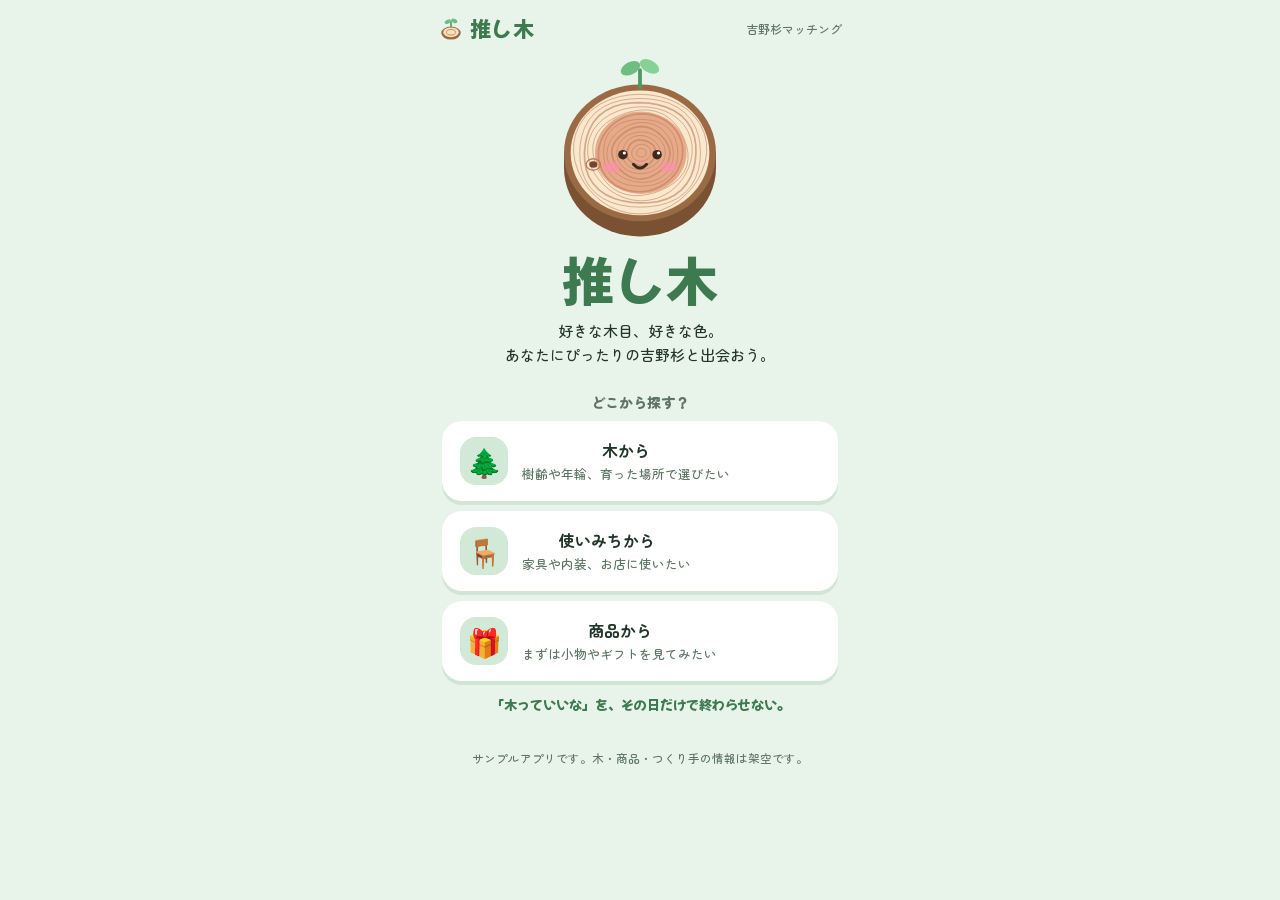
==== oshigi.html @ 83c79c0f "first commit" ====
<!doctype html>
<html lang="ja">
<head>
  <meta charset="utf-8">
  <meta name="viewport" content="width=device-width, initial-scale=1, viewport-fit=cover">
  <title>推し木｜あなたにぴったりの吉野杉と出会う（サンプル）</title>

  <link rel="preconnect" href="https://fonts.googleapis.com">
  <link rel="preconnect" href="https://fonts.gstatic.com" crossorigin>
  <link href="https://fonts.googleapis.com/css2?family=Mochiy+Pop+One&family=Zen+Maru+Gothic:wght@500;700;900&display=swap" rel="stylesheet">

  <link rel="stylesheet" href="css/base.css">
  <link rel="stylesheet" href="css/components.css">
  <link rel="stylesheet" href="css/screens.css">
</head>
<body>
  <div class="app">
    <header class="top">
      <div class="logo" aria-label="推し木">
        <svg viewBox="0 0 32 32" aria-hidden="true">
          <ellipse cx="16" cy="21" rx="12" ry="8" fill="#9A6A45"/>
          <ellipse cx="16" cy="20" rx="9.5" ry="6" fill="#F6E1BE"/>
          <ellipse cx="16" cy="20" rx="5.5" ry="3.4" fill="none" stroke="#C98D63" stroke-width="1.2"/>
          <path d="M16 13V7" stroke="#4E9A63" stroke-width="2" stroke-linecap="round"/>
          <ellipse cx="12" cy="7" rx="4" ry="2.4" fill="#6DBE7F" transform="rotate(-25 12 7)"/>
          <ellipse cx="20" cy="6" rx="4" ry="2.4" fill="#6DBE7F" transform="rotate(25 20 6)"/>
        </svg>
        推し木
      </div>
      <div class="top-meta" id="topMeta">吉野杉マッチング</div>
    </header>

    <!-- 各画面は js/screens/*.js がここに描画する -->
    <main id="main"></main>

    <nav class="tabs" id="tabs" hidden aria-label="メニュー">
      <button class="tab" data-tab="swipe">
        <svg viewBox="0 0 24 24" fill="none" stroke="currentColor" stroke-width="2" stroke-linecap="round">
          <rect x="5" y="3" width="14" height="18" rx="4"/>
          <path d="M9 13.5c1 1.5 5 1.5 6 0"/>
          <circle cx="9.5" cy="10" r=".6" fill="currentColor"/>
          <circle cx="14.5" cy="10" r=".6" fill="currentColor"/>
        </svg>
        さがす
      </button>
      <button class="tab" data-tab="oshi">
        <svg viewBox="0 0 24 24" fill="none" stroke="currentColor" stroke-width="2" stroke-linejoin="round">
          <path d="M12 20s-7-4.3-8.9-8.6C1.7 8.1 3.7 4.8 7 4.8c2 0 3.3 1.1 5 3 1.7-1.9 3-3 5-3 3.3 0 5.3 3.3 3.9 6.6C19 15.7 12 20 12 20z"/>
        </svg>
        推し木
        <span class="count" id="oshiCount" hidden></span>
      </button>
      <button class="tab" data-tab="me">
        <svg viewBox="0 0 24 24" fill="none" stroke="currentColor" stroke-width="2" stroke-linecap="round">
          <ellipse cx="12" cy="15" rx="8" ry="5.5"/>
          <ellipse cx="12" cy="15" rx="3.5" ry="2.2"/>
          <path d="M12 9.5V5M12 6c-1.5-2-4-2-4-2s.5 2.5 4 2zM12 6c1.5-2 4-2 4-2s-.5 2.5-4 2z"/>
        </svg>
        わたしの好み
      </button>
    </nav>
  </div>

  <!-- モーダル類 -->
  <div class="overlay" id="overlay" hidden></div>
  <div class="match" id="match" hidden role="dialog" aria-modal="true" aria-labelledby="matchTitle"></div>
  <div class="toast" id="toast" role="status" aria-live="polite"></div>

  <!-- 読み込み順に依存しているので順番を変えないこと -->
  <script src="js/data.js"></script>
  <script src="js/state.js"></script>
  <script src="js/utils.js"></script>
  <script src="js/svg.js"></script>
  <script src="js/logic.js"></script>
  <script src="js/screens/start.js"></script>
  <script src="js/screens/quiz.js"></script>
  <script src="js/screens/profile.js"></script>
  <script src="js/screens/swipe.js"></script>
  <script src="js/screens/match.js"></script>
  <script src="js/screens/sheet.js"></script>
  <script src="js/screens/oshi.js"></script>
  <script src="js/main.js"></script>
</body>
</html>
---- css/base.css ----
/* =========================================================
   base.css — テーマ変数・リセット・全体レイアウト
   ========================================================= */

/* ---------- テーマ変数（ライト） ---------- */
:root {
  --bg: #E8F3EA;
  --paper: #FFFFFF;
  --ink: #23362A;
  --sub: #5E7565;
  --sugi: #3D7A50;
  --sugi-2: #D2E9D7;
  --sakura: #FF7AA5;
  --sakura-ink: #D94B7B;
  --sakura-2: #FFE2EB;
  --wood: #F4DDB4;
  --line: #D2E4D6;
  --shade: rgba(34, 72, 46, .28);

  --display: "Mochiy Pop One", "Hiragino Maru Gothic ProN", "Zen Maru Gothic", system-ui, sans-serif;
  --body: "Zen Maru Gothic", "Hiragino Maru Gothic ProN", "Hiragino Sans", "Yu Gothic", system-ui, sans-serif;

  box-sizing: border-box;
  padding-top: env(safe-area-inset-top, 0px);
  padding-bottom: env(safe-area-inset-bottom, 0px);
}

/* ---------- テーマ変数（ダーク） ---------- */
@media (prefers-color-scheme: dark) {
  :root:not([data-theme="light"]) {
    --bg: #15231A;
    --paper: #1F3228;
    --ink: #EAF4EC;
    --sub: #A6C0AE;
    --sugi: #86C99C;
    --sugi-2: #2A4434;
    --sakura: #FF8DB3;
    --sakura-ink: #FF9DBE;
    --sakura-2: #472A35;
    --wood: #5B4731;
    --line: #2E4A3A;
    --shade: rgba(0, 0, 0, .5);
  }
}

:root[data-theme="dark"] {
  --bg: #15231A;
  --paper: #1F3228;
  --ink: #EAF4EC;
  --sub: #A6C0AE;
  --sugi: #86C99C;
  --sugi-2: #2A4434;
  --sakura: #FF8DB3;
  --sakura-ink: #FF9DBE;
  --sakura-2: #472A35;
  --wood: #5B4731;
  --line: #2E4A3A;
  --shade: rgba(0, 0, 0, .5);
}

/* ---------- リセット ---------- */
*,
*::before,
*::after {
  box-sizing: inherit;
}

html {
  height: 100%;
  scroll-padding-top: env(safe-area-inset-top, 0px);
}

body {
  height: 100%;
  margin: 0;
  background: var(--bg);
  color: var(--ink);
  font-family: var(--body);
  font-weight: 500;
  -webkit-font-smoothing: antialiased;
  line-height: 1.6;
}

button {
  font: inherit;
  color: inherit;
  cursor: pointer;
  border: 0;
  background: none;
}

:focus-visible {
  outline: 3px solid var(--sugi);
  outline-offset: 3px;
  border-radius: 12px;
}

svg {
  display: block;
  max-width: 100%;
}

/* ---------- アプリ全体の枠 ---------- */
.app {
  height: 100%;
  max-width: 440px;
  margin: 0 auto;
  display: flex;
  flex-direction: column;
  position: relative;
  overflow: hidden;
}

.top {
  display: flex;
  align-items: center;
  justify-content: space-between;
  padding: 12px 18px 4px;
  flex: none;
}

.logo {
  font-family: var(--display);
  font-size: 21px;
  color: var(--sugi);
  display: flex;
  align-items: center;
  gap: 6px;
  letter-spacing: .02em;
}

.logo svg {
  width: 26px;
  height: 26px;
}

.top-meta {
  font-size: 12px;
  color: var(--sub);
}

main {
  flex: 1;
  min-height: 0;
  display: flex;
  flex-direction: column;
  overflow-y: auto;
  overflow-x: hidden;
}

.pad {
  padding: 8px 20px 24px;
}

/* ---------- 共通アニメーション ---------- */
@keyframes pop {
  from { transform: scale(.4); opacity: 0; }
  to   { transform: none; opacity: 1; }
}

@keyframes fade {
  from { opacity: 0; }
}

/* ---------- 動きを減らす設定 ---------- */
@media (prefers-reduced-motion: reduce) {
  *,
  *::before,
  *::after {
    animation-duration: .01ms !important;
    animation-delay: 0s !important;
    transition-duration: .01ms !important;
  }
  .petal {
    display: none;
  }
}
---- css/components.css ----
/* =========================================================
   components.css — タブ・ボタン・チップ・シート・マッチ演出・トースト
   ========================================================= */

/* ---------- タブバー ---------- */
.tabs {
  flex: none;
  display: flex;
  justify-content: space-around;
  padding: 6px 8px 8px;
  background: var(--paper);
  border-top: 1px solid var(--line);
  border-radius: 22px 22px 0 0;
}

.tabs[hidden] {
  display: none;
}

.tab {
  display: flex;
  flex-direction: column;
  align-items: center;
  gap: 2px;
  font-size: 11px;
  color: var(--sub);
  padding: 6px 14px;
  border-radius: 14px;
  position: relative;
}

.tab svg {
  width: 24px;
  height: 24px;
}

.tab[aria-current="page"] {
  color: var(--sugi);
  background: var(--sugi-2);
}

.tab .count {
  position: absolute;
  top: 2px;
  right: 8px;
  background: var(--sakura);
  color: #fff;
  font-size: 10px;
  min-width: 17px;
  height: 17px;
  border-radius: 9px;
  display: grid;
  place-items: center;
  padding: 0 4px;
  font-weight: 700;
}

/* ---------- ボタン ---------- */
.btn {
  display: flex;
  align-items: center;
  justify-content: center;
  gap: 8px;
  width: 100%;
  padding: 15px 20px;
  border-radius: 999px;
  font-weight: 900;
  font-size: 16px;
  transition: transform .12s;
}

.btn:active {
  transform: scale(.97);
}

.btn.primary {
  background: var(--sakura);
  color: #fff;
  box-shadow: 0 6px 0 var(--sakura-ink);
}

.btn.primary:active {
  box-shadow: 0 2px 0 var(--sakura-ink);
  transform: translateY(4px);
}

.btn.soft {
  background: var(--sugi-2);
  color: var(--sugi);
}

.btn.link {
  background: none;
  color: var(--sub);
  font-weight: 700;
  font-size: 14px;
  padding: 10px;
  text-decoration: underline;
  text-underline-offset: 4px;
}

.stack-btns {
  display: grid;
  gap: 10px;
}

/* ---------- チップ ---------- */
.chip {
  display: inline-block;
  background: var(--sugi-2);
  color: var(--sugi);
  padding: 3px 11px;
  border-radius: 999px;
  font-weight: 700;
  font-size: 12.5px;
}

/* ---------- 詳細シート（下から出るモーダル） ---------- */
.overlay {
  position: fixed;
  inset: 0;
  z-index: 20;
  display: flex;
  align-items: flex-end;
  justify-content: center;
  background: rgba(20, 40, 28, .45);
  animation: fade .2s;
}

.overlay[hidden] {
  display: none;
}

.sheet {
  width: 100%;
  max-width: 440px;
  max-height: 92%;
  background: var(--paper);
  border-radius: 28px 28px 0 0;
  overflow-y: auto;
  animation: up .3s cubic-bezier(.2, 1, .4, 1);
  padding-bottom: env(safe-area-inset-bottom, 0px);
}

@keyframes up {
  from { transform: translateY(60%); }
}

.sheet-art {
  position: relative;
  display: grid;
  place-items: center;
  padding: 26px 0 8px;
}

.sheet-art svg {
  width: 170px;
  height: 170px;
}

.close {
  position: absolute;
  top: 14px;
  right: 14px;
  width: 38px;
  height: 38px;
  border-radius: 50%;
  background: var(--paper);
  display: grid;
  place-items: center;
}

.close svg {
  width: 16px;
  height: 16px;
}

.sheet-body {
  padding: 6px 20px 26px;
}

.sec {
  margin-top: 20px;
}

.sec h3 {
  font-size: 15px;
  margin: 0 0 8px;
  display: flex;
  align-items: center;
  gap: 6px;
}

/* 相性がいい理由 */
.reasons {
  list-style: none;
  margin: 0;
  padding: 0;
  display: grid;
  gap: 6px;
}

.reasons li {
  background: var(--sakura-2);
  color: var(--ink);
  border-radius: 14px;
  padding: 8px 12px;
  font-size: 13.5px;
  font-weight: 700;
  display: flex;
  gap: 8px;
}

.reasons li::before {
  content: "♡";
  color: var(--sakura-ink);
}

/* 木のおはなし */
.bio {
  font-size: 14px;
  margin: 0;
  background: var(--bg);
  border-radius: 16px;
  padding: 12px 14px;
  line-height: 1.8;
}

/* 木 → 材 → 商品 → つくり手 → 体験 のつながり */
.chain {
  list-style: none;
  margin: 0;
  padding: 0;
  counter-reset: c;
}

.chain li {
  position: relative;
  padding: 0 0 16px 44px;
  counter-increment: c;
}

.chain li::before {
  content: counter(c);
  position: absolute;
  left: 0;
  top: 0;
  width: 30px;
  height: 30px;
  border-radius: 50%;
  background: var(--sugi);
  color: #fff;
  display: grid;
  place-items: center;
  font-weight: 900;
  font-size: 13px;
}

.chain li::after {
  content: "";
  position: absolute;
  left: 14px;
  top: 32px;
  bottom: 2px;
  width: 2px;
  background: var(--sugi-2);
}

.chain li:last-child::after {
  display: none;
}

.chain small {
  display: block;
  color: var(--sub);
  font-size: 11.5px;
  font-weight: 700;
}

.chain b {
  font-size: 14.5px;
}

.chain .items {
  display: flex;
  flex-wrap: wrap;
  gap: 6px;
  margin-top: 5px;
}

/* 次にしたいこと */
.feel {
  display: flex;
  flex-wrap: wrap;
  gap: 8px;
}

.feel button {
  padding: 8px 14px;
  border-radius: 999px;
  border: 2px solid var(--line);
  font-weight: 700;
  font-size: 13.5px;
}

.feel button[aria-pressed="true"] {
  background: var(--sakura);
  border-color: var(--sakura);
  color: #fff;
}

.sheet-actions {
  display: grid;
  grid-template-columns: 1fr 1fr;
  gap: 10px;
  margin-top: 22px;
}

/* ---------- マッチ演出 ---------- */
.match {
  position: fixed;
  inset: 0;
  z-index: 30;
  background: var(--sakura);
  color: #fff;
  display: flex;
  flex-direction: column;
  align-items: center;
  justify-content: center;
  text-align: center;
  padding: 30px 26px;
  overflow: hidden;
  animation: fade .25s;
}

.match[hidden] {
  display: none;
}

.match .small {
  font-weight: 900;
  font-size: 14px;
  opacity: .9;
  margin: 0;
}

.match h2 {
  font-family: var(--display);
  font-weight: 400;
  font-size: 30px;
  line-height: 1.35;
  margin: 4px 0 22px;
  position: relative;
}

.pair {
  display: flex;
  align-items: center;
  gap: 6px;
  position: relative;
}

.pair .p {
  width: 128px;
  height: 128px;
  border-radius: 50%;
  background: rgba(255, 255, 255, .95);
  display: grid;
  place-items: center;
  box-shadow: 0 8px 20px -8px rgba(120, 20, 60, .5);
}

.pair .p svg {
  width: 108px;
  height: 108px;
}

.pair .p:first-child {
  transform: rotate(-8deg);
  animation: inL .5s cubic-bezier(.3, 1.5, .5, 1) both;
}

.pair .p:last-child {
  transform: rotate(8deg);
  animation: inR .5s cubic-bezier(.3, 1.5, .5, 1) both;
}

@keyframes inL {
  from { transform: translateX(-120px) rotate(-30deg); opacity: 0; }
}

@keyframes inR {
  from { transform: translateX(120px) rotate(30deg); opacity: 0; }
}

.pair .heart {
  width: 44px;
  height: 44px;
  margin: 0 -18px;
  z-index: 2;
  background: #fff;
  color: var(--sakura-ink);
  border-radius: 50%;
  display: grid;
  place-items: center;
  animation: pop .5s .35s cubic-bezier(.3, 1.8, .5, 1) both;
}

.pair .heart svg {
  width: 24px;
  height: 24px;
}

.match .who {
  margin: 20px 0 26px;
  font-size: 15px;
  font-weight: 700;
  position: relative;
}

.match .btns {
  display: grid;
  gap: 10px;
  width: 100%;
  max-width: 320px;
  position: relative;
}

.match .btn.white {
  background: #fff;
  color: var(--sakura-ink);
  box-shadow: 0 6px 0 rgba(150, 30, 70, .35);
}

.match .btn.link {
  color: #fff;
}

/* 桜の花びら */
.petal {
  position: absolute;
  top: -30px;
  width: 14px;
  height: 12px;
  background: #fff;
  border-radius: 12px 0 12px 0;
  opacity: .85;
  animation: fall linear forwards;
}

.petal:nth-child(3n) {
  background: #FFD1E0;
}

@keyframes fall {
  to { transform: translate(var(--dx), 110vh) rotate(540deg); }
}

/* ---------- トースト ---------- */
.toast {
  position: fixed;
  left: 50%;
  bottom: calc(90px + env(safe-area-inset-bottom, 0px));
  transform: translateX(-50%) translateY(20px);
  background: var(--ink);
  color: var(--bg);
  padding: 10px 18px;
  border-radius: 999px;
  font-weight: 700;
  font-size: 14px;
  opacity: 0;
  pointer-events: none;
  transition: .25s;
  z-index: 40;
  white-space: nowrap;
}

.toast.show {
  opacity: 1;
  transform: translateX(-50%);
}
---- css/screens.css ----
/* =========================================================
   screens.css — 各画面（スタート・診断・プロフィール・スワイプ・推し木リスト）
   ========================================================= */

/* ---------- スタート ---------- */
.start {
  display: flex;
  flex-direction: column;
  align-items: center;
  text-align: center;
  padding: 4px 22px 24px;
  gap: 6px;
}

.hero-stump {
  width: 190px;
  height: 190px;
  animation: pop .7s cubic-bezier(.3, 1.6, .5, 1) both;
}

.hero-stump .sprout {
  transform-origin: 100px 36px;
  animation: wiggle 1.2s .6s ease-in-out both;
}

@keyframes wiggle {
  0%, 100% { transform: rotate(0); }
  25%      { transform: rotate(-12deg); }
  60%      { transform: rotate(9deg); }
}

.start h1 {
  font-family: var(--display);
  font-weight: 400;
  font-size: 52px;
  line-height: 1.1;
  margin: 0;
  color: var(--sugi);
}

.start .lead {
  margin: 6px 0 14px;
  font-size: 15px;
  color: var(--ink);
}

.entries {
  display: grid;
  gap: 10px;
  width: 100%;
  text-align: left;
}

.entry {
  display: flex;
  align-items: center;
  gap: 14px;
  background: var(--paper);
  padding: 14px 16px;
  border-radius: 20px;
  border: 2px solid transparent;
  box-shadow: 0 4px 0 var(--line);
}

.entry:hover {
  border-color: var(--sugi-2);
}

.entry .em {
  font-size: 28px;
  width: 48px;
  height: 48px;
  border-radius: 16px;
  background: var(--sugi-2);
  display: grid;
  place-items: center;
  flex: none;
}

.entry b {
  display: block;
  font-size: 16px;
}

.entry small {
  display: block;
  color: var(--sub);
  font-size: 12.5px;
}

.entry-q {
  font-weight: 900;
  margin: 4px 0 2px;
  font-size: 14px;
  color: var(--sub);
}

.fine {
  font-size: 11.5px;
  color: var(--sub);
  margin-top: 14px;
}

.motto {
  font-family: var(--display);
  font-size: 13px;
  color: var(--sugi);
  margin-top: 8px;
}

/* ---------- 診断 ---------- */
.quiz {
  display: flex;
  flex-direction: column;
  flex: 1;
  padding: 6px 20px 22px;
}

.qbar {
  display: flex;
  align-items: center;
  gap: 12px;
}

.back {
  width: 38px;
  height: 38px;
  border-radius: 50%;
  background: var(--paper);
  display: grid;
  place-items: center;
  flex: none;
}

.back svg {
  width: 18px;
  height: 18px;
}

.progress {
  flex: 1;
  height: 10px;
  border-radius: 5px;
  background: var(--paper);
  overflow: hidden;
}

.progress i {
  display: block;
  height: 100%;
  background: var(--sugi);
  border-radius: 5px;
  transition: width .35s;
}

.qnum {
  font-size: 13px;
  color: var(--sub);
  font-weight: 700;
  min-width: 36px;
  text-align: right;
}

.qhint {
  display: inline-block;
  margin: 22px 0 4px;
  background: var(--sakura-2);
  color: var(--sakura-ink);
  font-weight: 900;
  font-size: 12.5px;
  padding: 3px 12px;
  border-radius: 999px;
}

.qtitle {
  font-family: var(--display);
  font-weight: 400;
  font-size: 24px;
  line-height: 1.4;
  margin: 4px 0 20px;
}

.opts {
  display: grid;
  grid-template-columns: 1fr 1fr;
  gap: 12px;
}

.opt {
  background: var(--paper);
  border-radius: 22px;
  padding: 14px 10px 14px;
  display: flex;
  flex-direction: column;
  align-items: center;
  gap: 8px;
  font-weight: 900;
  font-size: 14.5px;
  border: 3px solid transparent;
  box-shadow: 0 5px 0 var(--line);
  transition: transform .15s, border-color .15s;
}

.opt .art {
  width: 100%;
  aspect-ratio: 1.25;
  display: grid;
  place-items: center;
}

.opt .art svg {
  width: 100%;
  height: 100%;
}

.opt .emo {
  font-size: 52px;
  line-height: 1;
}

.opt.sel {
  border-color: var(--sakura);
  transform: scale(1.04);
}

.opts.four .opt .art {
  aspect-ratio: 1.6;
}

.opts.four .emo {
  font-size: 42px;
}

.either {
  margin: 18px auto 0;
  display: block;
}

/* ---------- プロフィール ---------- */
.prof-head {
  display: flex;
  flex-direction: column;
  align-items: center;
  text-align: center;
  padding-top: 4px;
}

.prof-head .av {
  width: 150px;
  height: 150px;
}

.prof-kick {
  font-size: 13px;
  color: var(--sub);
  font-weight: 700;
  margin-top: 4px;
}

.prof-type {
  font-family: var(--display);
  font-weight: 400;
  font-size: 25px;
  margin: 2px 0 4px;
  color: var(--sugi);
  line-height: 1.35;
}

.prof-card {
  background: var(--paper);
  border-radius: 24px;
  padding: 18px 18px 8px;
  margin: 16px 0 18px;
}

.prof-card h3 {
  margin: 0 0 8px;
  font-size: 15px;
}

.meter {
  display: grid;
  grid-template-columns: 52px 1fr;
  align-items: center;
  gap: 10px;
  padding: 9px 0;
  border-top: 1px dashed var(--line);
}

.meter:first-of-type {
  border-top: 0;
}

.meter .k {
  font-weight: 900;
  font-size: 13.5px;
}

.meter .ends {
  display: flex;
  justify-content: space-between;
  font-size: 11px;
  color: var(--sub);
  margin-top: 3px;
}

.track {
  position: relative;
  height: 8px;
  border-radius: 4px;
  background: var(--sugi-2);
}

.track .dot {
  position: absolute;
  top: 50%;
  width: 20px;
  height: 20px;
  border-radius: 50%;
  background: var(--sakura);
  border: 3px solid var(--paper);
  transform: translate(-50%, -50%);
  box-shadow: 0 1px 4px var(--shade);
}

.track.free .dot {
  background: var(--sub);
  opacity: .5;
}

.prof-use {
  display: flex;
  align-items: center;
  justify-content: space-between;
  padding: 12px 0 10px;
  border-top: 1px dashed var(--line);
  font-size: 13.5px;
}

.prof-use b {
  font-weight: 900;
}

/* ---------- スワイプ ---------- */
.swipe {
  flex: 1;
  display: flex;
  flex-direction: column;
  padding: 4px 16px 12px;
  min-height: 0;
}

.swipe-tip {
  text-align: center;
  font-size: 12.5px;
  color: var(--sub);
  margin: 0 0 8px;
}

.deck {
  position: relative;
  flex: 1;
  min-height: 360px;
}

.card {
  position: absolute;
  inset: 0;
  background: var(--paper);
  border-radius: 28px;
  overflow: hidden;
  display: flex;
  flex-direction: column;
  box-shadow: 0 14px 30px -14px var(--shade);
  touch-action: none;
  user-select: none;
  -webkit-user-select: none;
  transition: transform .3s cubic-bezier(.3, 1.3, .5, 1);
}

.card.next {
  transform: scale(.94) translateY(14px);
  opacity: .9;
  pointer-events: none;
}

.card-art {
  position: relative;
  flex: 1;
  min-height: 150px;
  display: grid;
  place-items: center;
}

.card-art svg {
  height: 88%;
  width: auto;
  max-height: 230px;
}

.badge {
  position: absolute;
  top: 14px;
  left: 14px;
  background: var(--paper);
  color: var(--sakura-ink);
  font-weight: 900;
  border-radius: 999px;
  padding: 5px 12px 5px 10px;
  font-size: 13px;
  display: flex;
  align-items: center;
  gap: 4px;
  box-shadow: 0 3px 0 rgba(0, 0, 0, .06);
}

.badge b {
  font-family: var(--display);
  font-weight: 400;
  font-size: 19px;
}

.place {
  position: absolute;
  top: 16px;
  right: 14px;
  font-size: 12px;
  font-weight: 700;
  background: rgba(255, 255, 255, .75);
  color: #3a4a3f;
  padding: 4px 10px;
  border-radius: 999px;
}

/* 「推し！」「また今度」スタンプ */
.stamp {
  position: absolute;
  top: 34%;
  font-family: var(--display);
  font-size: 30px;
  padding: 4px 14px;
  border-radius: 14px;
  border: 4px solid;
  opacity: 0;
  pointer-events: none;
}

.stamp.like {
  left: 18px;
  color: var(--sakura-ink);
  border-color: var(--sakura-ink);
  transform: rotate(-14deg);
  background: rgba(255, 255, 255, .85);
}

.stamp.nope {
  right: 18px;
  color: #6b7c70;
  border-color: #6b7c70;
  transform: rotate(12deg);
  background: rgba(255, 255, 255, .85);
  font-size: 24px;
}

.card-body {
  padding: 14px 18px 16px;
  flex: none;
}

.name-row {
  display: flex;
  align-items: baseline;
  gap: 8px;
  flex-wrap: wrap;
}

.name-row .kind {
  font-size: 12.5px;
  color: var(--sub);
  font-weight: 700;
}

.name-row h2 {
  font-family: var(--display);
  font-weight: 400;
  font-size: 27px;
  margin: 0;
  line-height: 1.2;
}

.name-row .age {
  font-size: 13.5px;
  color: var(--sub);
  font-weight: 700;
}

.feature {
  margin: 2px 0 10px;
  font-size: 14px;
}

.specs {
  display: grid;
  grid-template-columns: repeat(3, 1fr);
  gap: 6px;
  margin: 0;
}

.specs div {
  background: var(--bg);
  border-radius: 12px;
  padding: 6px 8px;
}

.specs dt {
  font-size: 10.5px;
  color: var(--sub);
}

.specs dd {
  margin: 0;
  font-weight: 900;
  font-size: 13px;
  line-height: 1.35;
}

.card-foot {
  display: flex;
  justify-content: space-between;
  align-items: center;
  margin-top: 10px;
  font-size: 12.5px;
  gap: 8px;
}

.card-foot .uses {
  display: flex;
  gap: 5px;
  flex-wrap: wrap;
}

.stars {
  color: var(--sakura-ink);
  letter-spacing: 1px;
  font-size: 13px;
  white-space: nowrap;
}

.stars span {
  color: var(--line);
}

/* 下部のアクションボタン */
.actions {
  display: flex;
  justify-content: center;
  align-items: center;
  gap: 22px;
  padding: 14px 0 2px;
  flex: none;
}

.act {
  border-radius: 50%;
  display: grid;
  place-items: center;
  background: var(--paper);
  box-shadow: 0 5px 0 var(--line);
  transition: transform .12s;
}

.act:active {
  transform: translateY(3px);
  box-shadow: 0 2px 0 var(--line);
}

.act.nope {
  width: 62px;
  height: 62px;
  color: var(--sub);
}

.act.info {
  width: 48px;
  height: 48px;
  color: var(--sugi);
}

.act.like {
  width: 72px;
  height: 72px;
  background: var(--sakura);
  color: #fff;
  box-shadow: 0 5px 0 var(--sakura-ink);
}

.act svg {
  width: 46%;
  height: 46%;
}

.act-lbl {
  display: flex;
  justify-content: center;
  gap: 22px;
  font-size: 11px;
  color: var(--sub);
  font-weight: 700;
}

.act-lbl span {
  width: 62px;
  text-align: center;
}

.act-lbl span:nth-child(2) {
  width: 48px;
}

.act-lbl span:nth-child(3) {
  width: 72px;
}

/* ---------- 空の状態（全部見た／推し木なし） ---------- */
.empty {
  flex: 1;
  display: flex;
  flex-direction: column;
  align-items: center;
  justify-content: center;
  text-align: center;
  padding: 20px 26px;
  gap: 8px;
}

.empty svg {
  width: 130px;
  height: 130px;
}

.empty h2 {
  font-family: var(--display);
  font-weight: 400;
  font-size: 21px;
  margin: 6px 0 0;
}

.empty p {
  margin: 0 0 12px;
  color: var(--sub);
  font-size: 14px;
}

/* ---------- 推し木リスト ---------- */
.list-title {
  font-family: var(--display);
  font-weight: 400;
  font-size: 22px;
  margin: 6px 0 4px;
}

.list-sub {
  margin: 0 0 14px;
  color: var(--sub);
  font-size: 13.5px;
}

.grid {
  display: grid;
  grid-template-columns: 1fr 1fr;
  gap: 12px;
}

.mini {
  background: var(--paper);
  border-radius: 22px;
  overflow: hidden;
  text-align: left;
  box-shadow: 0 4px 0 var(--line);
}

.mini .art {
  aspect-ratio: 1.1;
  display: grid;
  place-items: center;
}

.mini .art svg {
  height: 84%;
  width: auto;
}

.mini .t {
  padding: 8px 12px 12px;
}

.mini b {
  font-family: var(--display);
  font-weight: 400;
  font-size: 18px;
  display: block;
}

.mini small {
  color: var(--sub);
  font-size: 12px;
  display: block;
}

.mini .pct {
  color: var(--sakura-ink);
  font-weight: 900;
  font-size: 12.5px;
}

/* ---------- 画面の高さが低い端末 ---------- */
@media (max-height: 680px) {
  .card-art svg {
    max-height: 150px;
  }
  .specs dd {
    font-size: 12px;
  }
  .act.like {
    width: 62px;
    height: 62px;
  }
  .act.nope {
    width: 54px;
    height: 54px;
  }
}
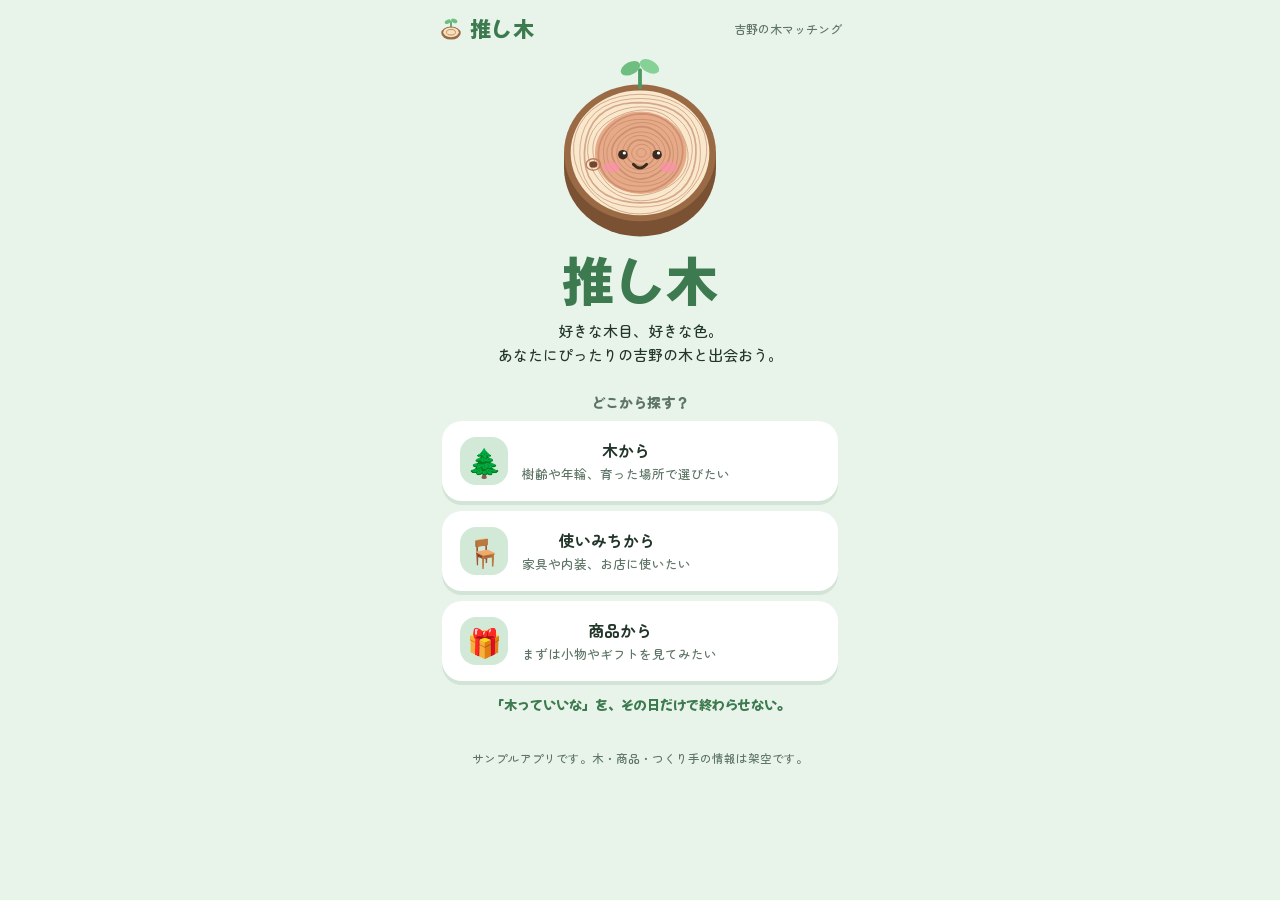
==== commit f33bc7f1: "木の情報を追加" ====
--- a/oshigi.html
+++ b/oshigi.html
@@ -3,7 +3,7 @@
 <head>
   <meta charset="utf-8">
   <meta name="viewport" content="width=device-width, initial-scale=1, viewport-fit=cover">
-  <title>推し木｜あなたにぴったりの吉野杉と出会う（サンプル）</title>
+  <title>推し木｜あなたにぴったりの吉野の木と出会う（サンプル）</title>
 
   <link rel="preconnect" href="https://fonts.googleapis.com">
   <link rel="preconnect" href="https://fonts.gstatic.com" crossorigin>
@@ -27,7 +27,7 @@
         </svg>
         推し木
       </div>
-      <div class="top-meta" id="topMeta">吉野杉マッチング</div>
+      <div class="top-meta" id="topMeta">吉野の木マッチング</div>
     </header>
 
     <!-- 各画面は js/screens/*.js がここに描画する -->
--- a/css/components.css
+++ b/css/components.css
@@ -67,6 +67,12 @@
   font-weight: 900;
   font-size: 16px;
   transition: transform .12s;
+}
+
+.btn svg {
+  width: 20px;
+  height: 20px;
+  flex: none;
 }
 
 .btn:active {
--- a/css/screens.css
+++ b/css/screens.css
@@ -339,6 +339,44 @@
 
 .prof-use b {
   font-weight: 900;
+}
+
+/* あなたに合う材木 */
+.mat {
+  display: grid;
+  grid-template-columns: 72px 1fr;
+  align-items: start;
+  gap: 12px;
+  padding: 10px 0;
+  border-top: 1px dashed var(--line);
+}
+
+.mat:first-of-type {
+  border-top: 0;
+}
+
+.mat-art svg {
+  width: 72px;
+  height: auto;
+}
+
+.mat b {
+  display: block;
+  font-weight: 900;
+  font-size: 14px;
+}
+
+.mat p {
+  margin: 2px 0 2px;
+  font-size: 13px;
+  line-height: 1.6;
+}
+
+.mat small {
+  display: block;
+  color: var(--sub);
+  font-size: 11.5px;
+  line-height: 1.5;
 }
 
 /* ---------- スワイプ ---------- */
